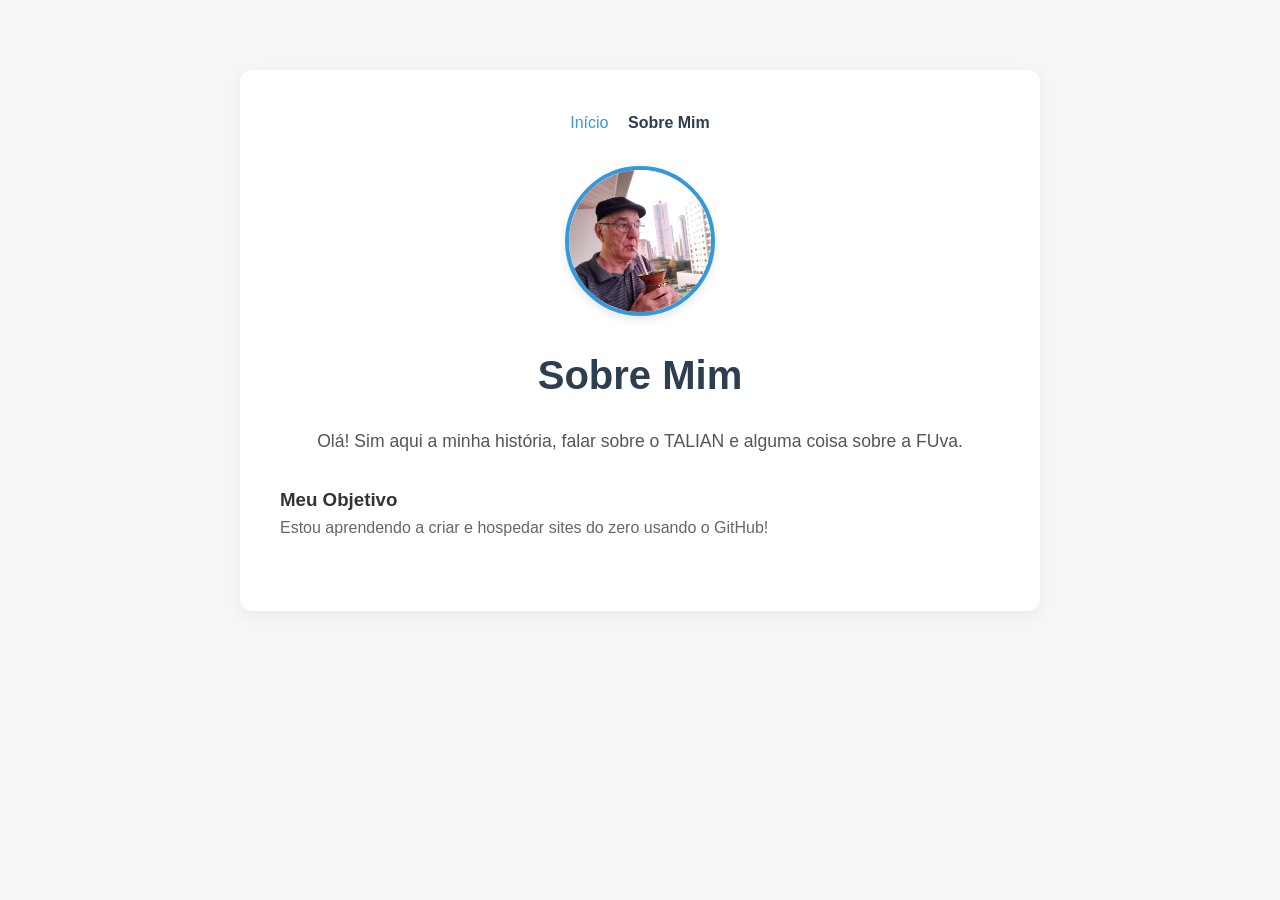
==== sobre.html @ aa44d615 "Update sobre.html" ====
<!DOCTYPE html>
<html lang="pt-BR">
<head>
    <meta charset="UTF-8">
    <meta name="viewport" content="width=device-width, initial-scale=1.0">
    <title>Sobre Mim</title>
    <link rel="stylesheet" href="style.css">
</head>
<body>

    <div class="container">
        <!-- Menu de Navegação -->
        <nav style="margin-bottom: 30px;">
            <a href="index.html" style="margin-right: 15px; color: #3498db; text-decoration: none;">Início</a>
            <a href="sobre.html" style="font-weight: bold; color: #2c3e50; text-decoration: none;">Sobre Mim</a>
        </nav>

        <!-- Sua Imagem de Perfil -->
        <!-- IMPORTANTE: Se o formato da sua foto for .png, mude abaixo de perfil.jpg para perfil.png -->
        <img src="perfil.jpg" alt="Só no XIMA em BC" class="foto-perfil">

        <h1>Sobre Mim</h1>
        <p>Olá! Sim aqui a minha história, falar sobre o TALIAN e alguma coisa sobre a FUva.</p>
        
        <div style="text-align: left; margin-top: 20px;">
            <h3>Meu Objetivo</h3>
            <p style="font-size: 1rem; color: #666;">Estou aprendendo a criar e hospedar sites do zero usando o GitHub!</p>
        </div>
    </div>

</body>
</html>
---- style.css ----
/* Configurações Gerais */
* {
    margin: 0;
    padding: 0;
    box-sizing: border-box;
}

body {
    font-family: 'Segoe UI', Tahoma, Geneva, Verdana, sans-serif;
    background-color: #f4f7f6;
    color: #333;
    line-height: 1.6;
    padding: 20px;
}

/* Container Principal */
.container {
    max-width: 800px;
    margin: 50px auto;
    background: #ffffff;
    padding: 40px;
    border-radius: 12px;
    box-shadow: 0 4px 15px rgba(0, 0, 0, 0.05);
    text-align: center;
}

/* Títulos e Textos */
h1 {
    color: #2c3e50;
    font-size: 2.5rem;
    margin-bottom: 20px;
}

p {
    font-size: 1.1rem;
    color: #555;
    margin-bottom: 30px;
}

/* Botão Customizado */
.btn {
    display: inline-block;
    background-color: #3498db;
    color: #fff;
    padding: 12px 30px;
    text-decoration: none;
    border-radius: 30px;
    font-weight: bold;
    transition: background 0.3s ease;
}

.btn:hover {
    background-color: #2980b9;
}

/* Estilo para a foto de perfil */
.foto-perfil {
    width: 150px;          /* Largura da foto */
    height: 150px;         /* Altura da foto */
    border-radius: 50%;    /* Deixa a foto perfeitamente redonda */
    object-fit: cover;     /* Garante que a imagem não fique distorcida */
    border: 4px solid #3498db; /* Cria uma borda azul bonita ao redor */
    margin-bottom: 20px;
    box-shadow: 0 4px 10px rgba(0, 0, 0, 0.1);
}
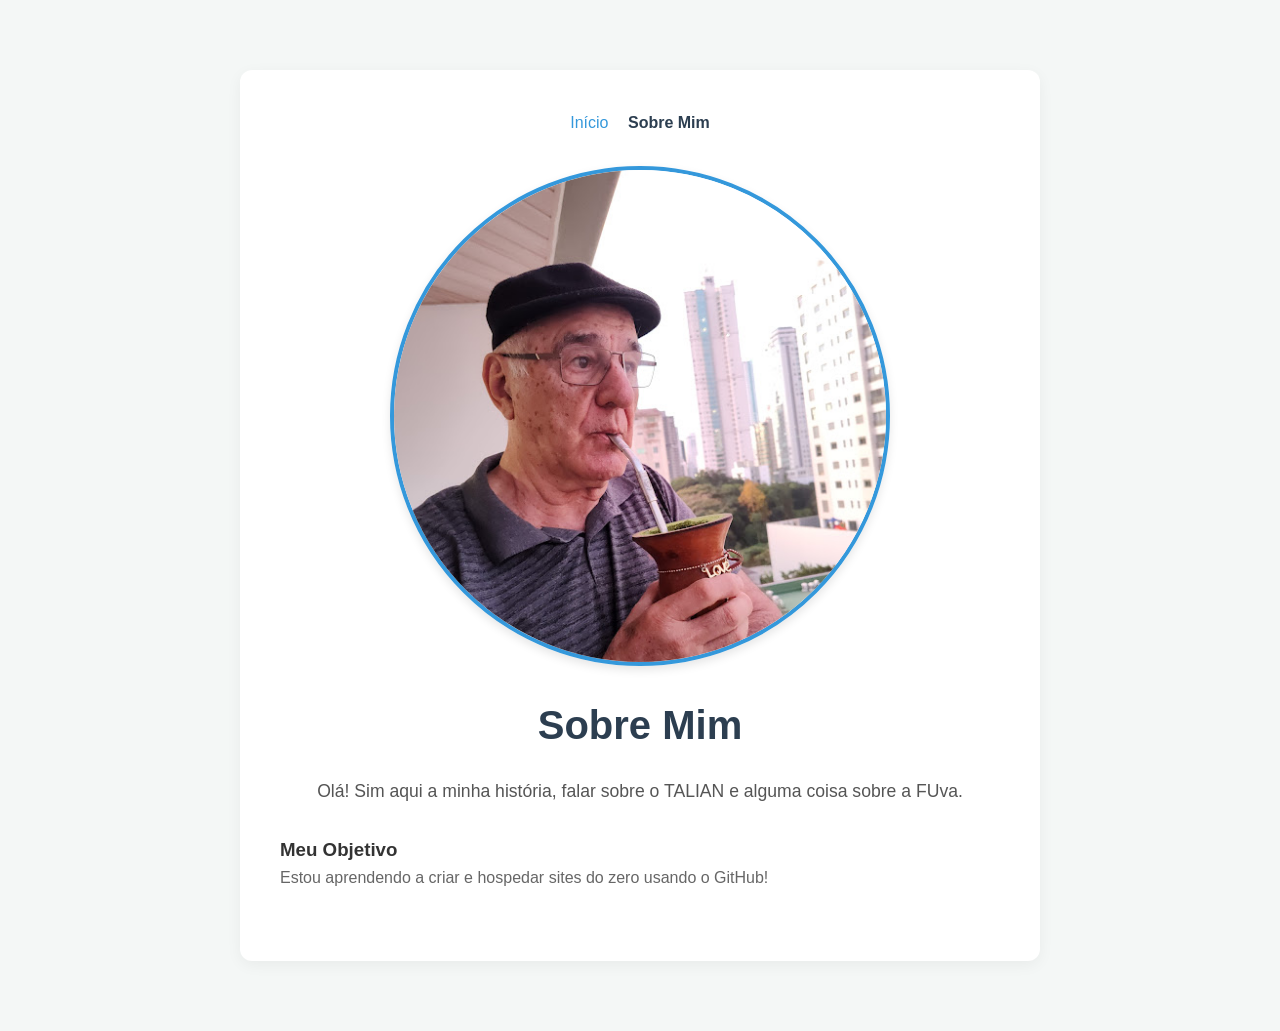
==== commit 84ff2ef7: "Update sobre.html" ====
--- a/sobre.html
+++ b/sobre.html
@@ -4,6 +4,7 @@
     <meta charset="UTF-8">
     <meta name="viewport" content="width=device-width, initial-scale=1.0">
     <title>Sobre Mim</title>
+    <link rel="stylesheet" href="https://cloudflare.com">
     <link rel="stylesheet" href="style.css">
 </head>
 <body>
--- a/style.css
+++ b/style.css
@@ -55,9 +55,9 @@
 
 /* Estilo para a foto de perfil */
 .foto-perfil {
-    width: 150px;          /* Largura da foto */
-    height: 150px;         /* Altura da foto */
-    border-radius: 50%;    /* Deixa a foto perfeitamente redonda */
+    width: 500px;          /* Largura da foto */
+    height: 500px;         /* Altura da foto */
+    border-radius: 70%;    /* Deixa a foto perfeitamente redonda */
     object-fit: cover;     /* Garante que a imagem não fique distorcida */
     border: 4px solid #3498db; /* Cria uma borda azul bonita ao redor */
     margin-bottom: 20px;
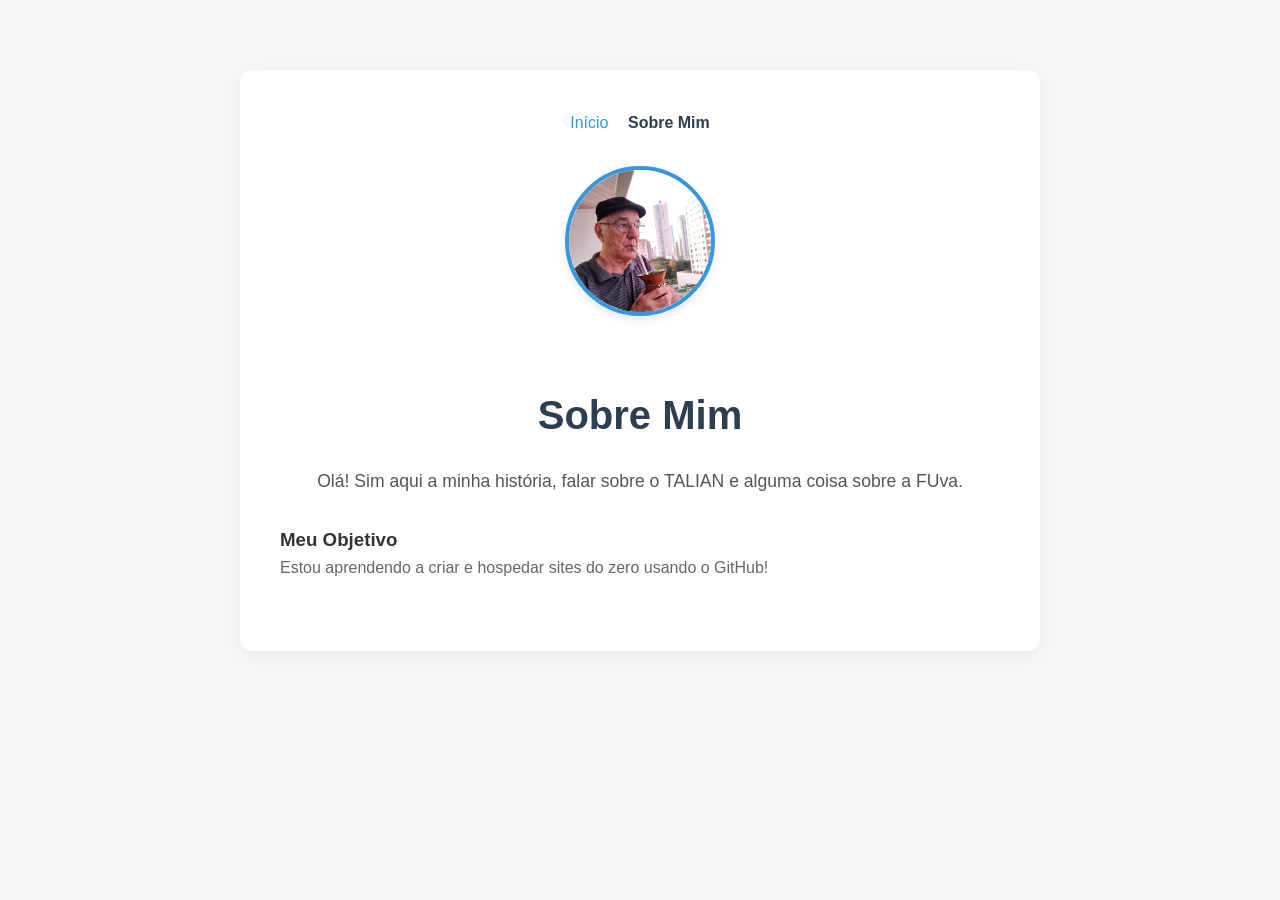
==== commit 839410d5: "Update sobre.html" ====
--- a/sobre.html
+++ b/sobre.html
@@ -20,6 +20,15 @@
         <!-- IMPORTANTE: Se o formato da sua foto for .png, mude abaixo de perfil.jpg para perfil.png -->
         <img src="perfil.jpg" alt="Só no XIMA em BC" class="foto-perfil">
 
+        <!-- Seção de Redes Sociais -->
+        <div class="redes-sociais">
+            <!-- Substitua o # pelo link do seu perfil real -->
+            <a href="#" target="_blank" class="icone-social github"><i class="fab fa-github"></i></a>
+            <a href="#" target="_blank" class="icone-social linkedin"><i class="fab fa-linkedin"></i></a>
+            <a href="#" target="_blank" class="icone-social instagram"><i class="fab fa-instagram"></i></a>
+            <a href="#" target="_blank" class="icone-social whatsapp"><i class="fab fa-whatsapp"></i></a>
+        </div>
+
         <h1>Sobre Mim</h1>
         <p>Olá! Sim aqui a minha história, falar sobre o TALIAN e alguma coisa sobre a FUva.</p>
         
--- a/style.css
+++ b/style.css
@@ -53,10 +53,36 @@
     background-color: #2980b9;
 }
 
+/* Seção de Redes Sociais */
+.redes-sociais {
+    margin: 20px 0;
+    display: flex;
+    justify-content: center;
+    gap: 15px;
+}
+.icone-social {
+    font-size: 1.8rem;
+    text-decoration: none;
+    transition: transform 0.3s ease, color 0.3s ease;
+    color: #7f8c8d;
+}
+.icone-social:hover {
+    transform: translateY(-3px);
+}
+/* Cores no Hover */
+.icone-social.github:hover { color: #333333; }
+.icone-social.linkedin:hover { color: #0077b5; }
+.icone-social.instagram:hover { color: #e1306c; }
+.icone-social.whatsapp:hover { color: #25d366; }
+.icone-social.email:hover { color: #ea4335; }
+.icone-social.youtube:hover { color: #ff0000; }
+
+
+
 /* Estilo para a foto de perfil */
 .foto-perfil {
-    width: 500px;          /* Largura da foto */
-    height: 500px;         /* Altura da foto */
+    width: 150px;          /* Largura da foto */
+    height: 150px;         /* Altura da foto */
     border-radius: 70%;    /* Deixa a foto perfeitamente redonda */
     object-fit: cover;     /* Garante que a imagem não fique distorcida */
     border: 4px solid #3498db; /* Cria uma borda azul bonita ao redor */
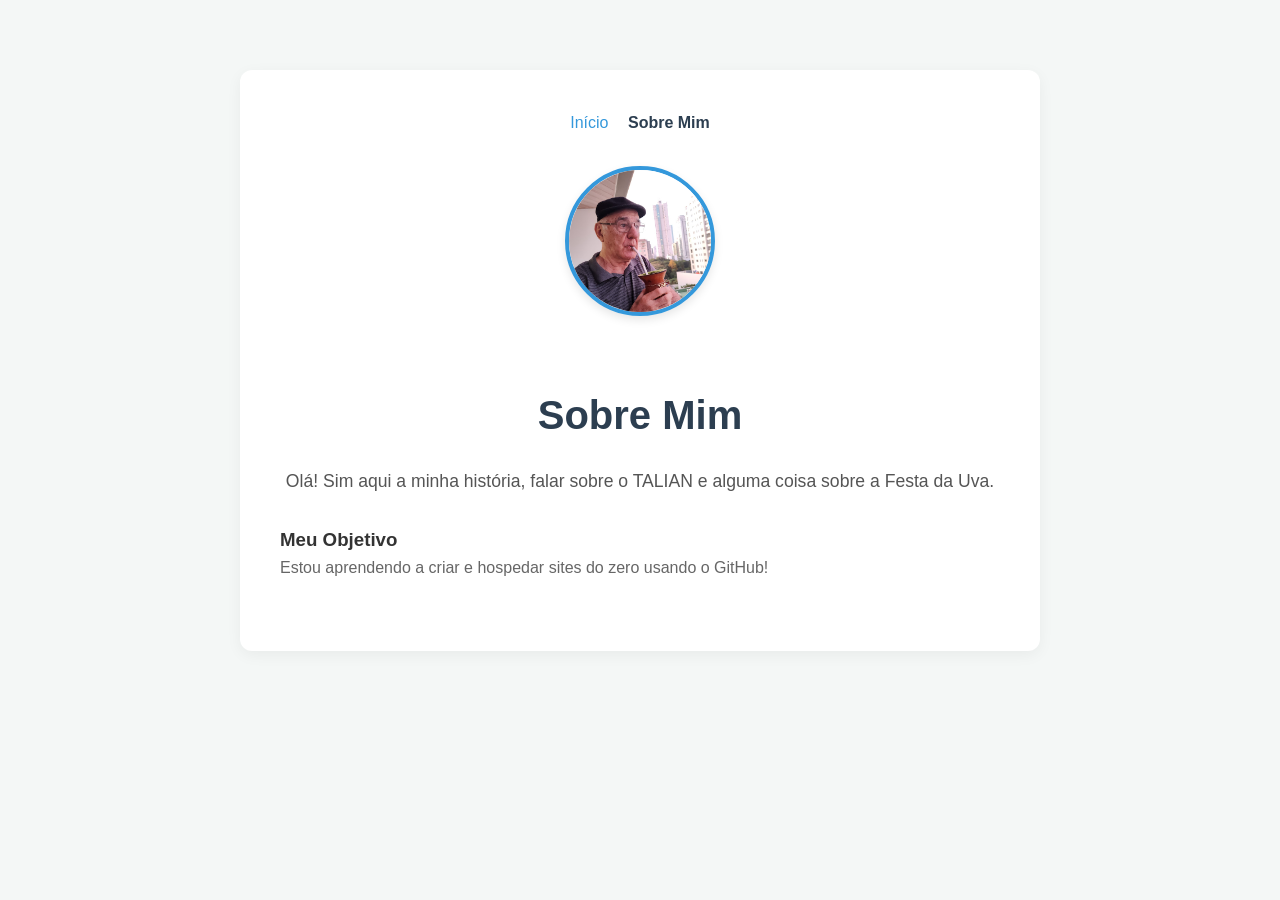
==== commit a6dde49a: "Update sobre.html" ====
--- a/sobre.html
+++ b/sobre.html
@@ -30,7 +30,7 @@
         </div>
 
         <h1>Sobre Mim</h1>
-        <p>Olá! Sim aqui a minha história, falar sobre o TALIAN e alguma coisa sobre a FUva.</p>
+        <p>Olá! Sim aqui a minha história, falar sobre o TALIAN e alguma coisa sobre a Festa da Uva.</p>
         
         <div style="text-align: left; margin-top: 20px;">
             <h3>Meu Objetivo</h3>
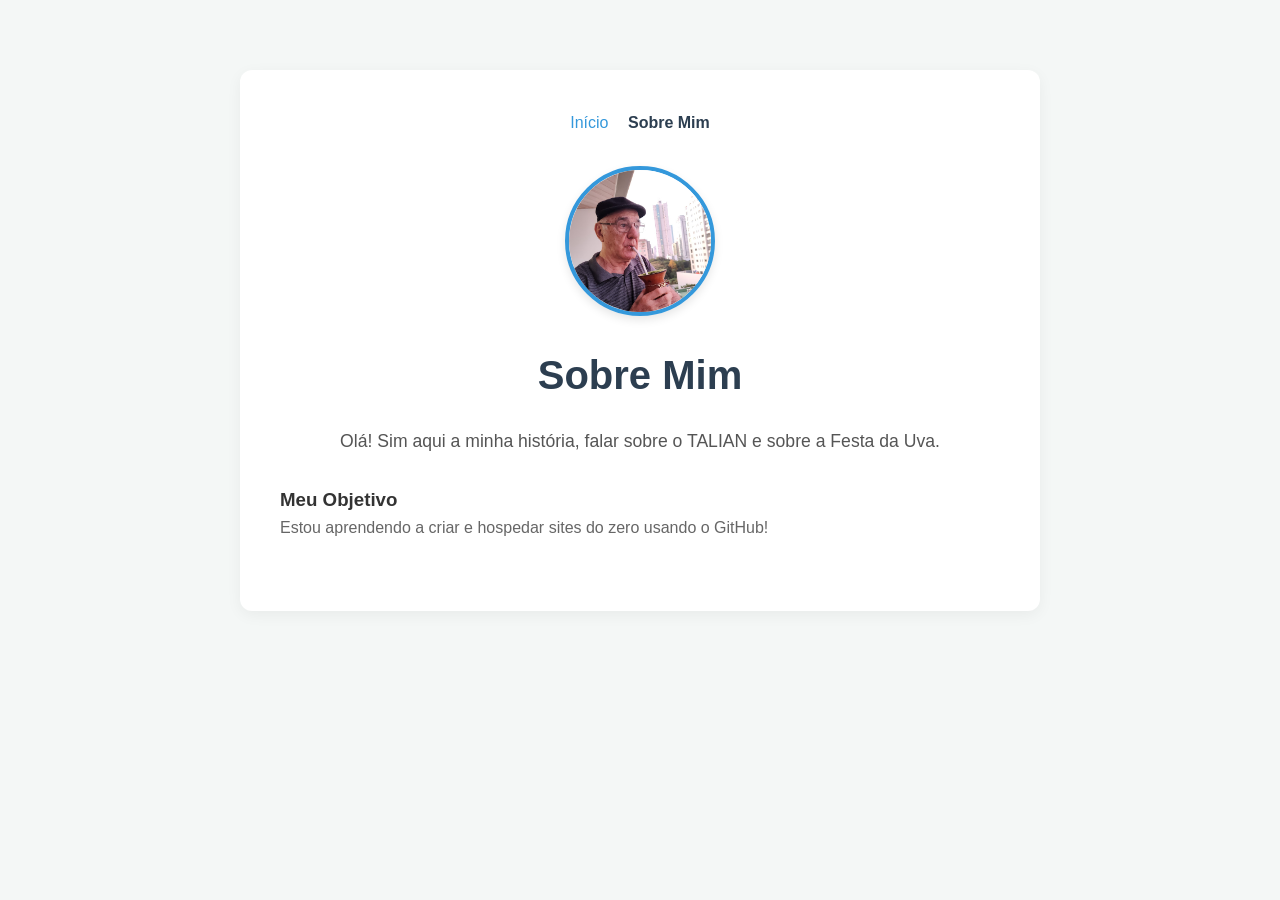
==== commit 08a4b4ba: "Update sobre.html" ====
--- a/sobre.html
+++ b/sobre.html
@@ -30,7 +30,7 @@
         </div>
 
         <h1>Sobre Mim</h1>
-        <p>Olá! Sim aqui a minha história, falar sobre o TALIAN e alguma coisa sobre a Festa da Uva.</p>
+        <p>Olá! Sim aqui a minha história, falar sobre o TALIAN e sobre a Festa da Uva.</p>
         
         <div style="text-align: left; margin-top: 20px;">
             <h3>Meu Objetivo</h3>
--- a/style.css
+++ b/style.css
@@ -53,31 +53,6 @@
     background-color: #2980b9;
 }
 
-/* Seção de Redes Sociais */
-.redes-sociais {
-    margin: 20px 0;
-    display: flex;
-    justify-content: center;
-    gap: 15px;
-}
-.icone-social {
-    font-size: 1.8rem;
-    text-decoration: none;
-    transition: transform 0.3s ease, color 0.3s ease;
-    color: #7f8c8d;
-}
-.icone-social:hover {
-    transform: translateY(-3px);
-}
-/* Cores no Hover */
-.icone-social.github:hover { color: #333333; }
-.icone-social.linkedin:hover { color: #0077b5; }
-.icone-social.instagram:hover { color: #e1306c; }
-.icone-social.whatsapp:hover { color: #25d366; }
-.icone-social.email:hover { color: #ea4335; }
-.icone-social.youtube:hover { color: #ff0000; }
-
-
 
 /* Estilo para a foto de perfil */
 .foto-perfil {
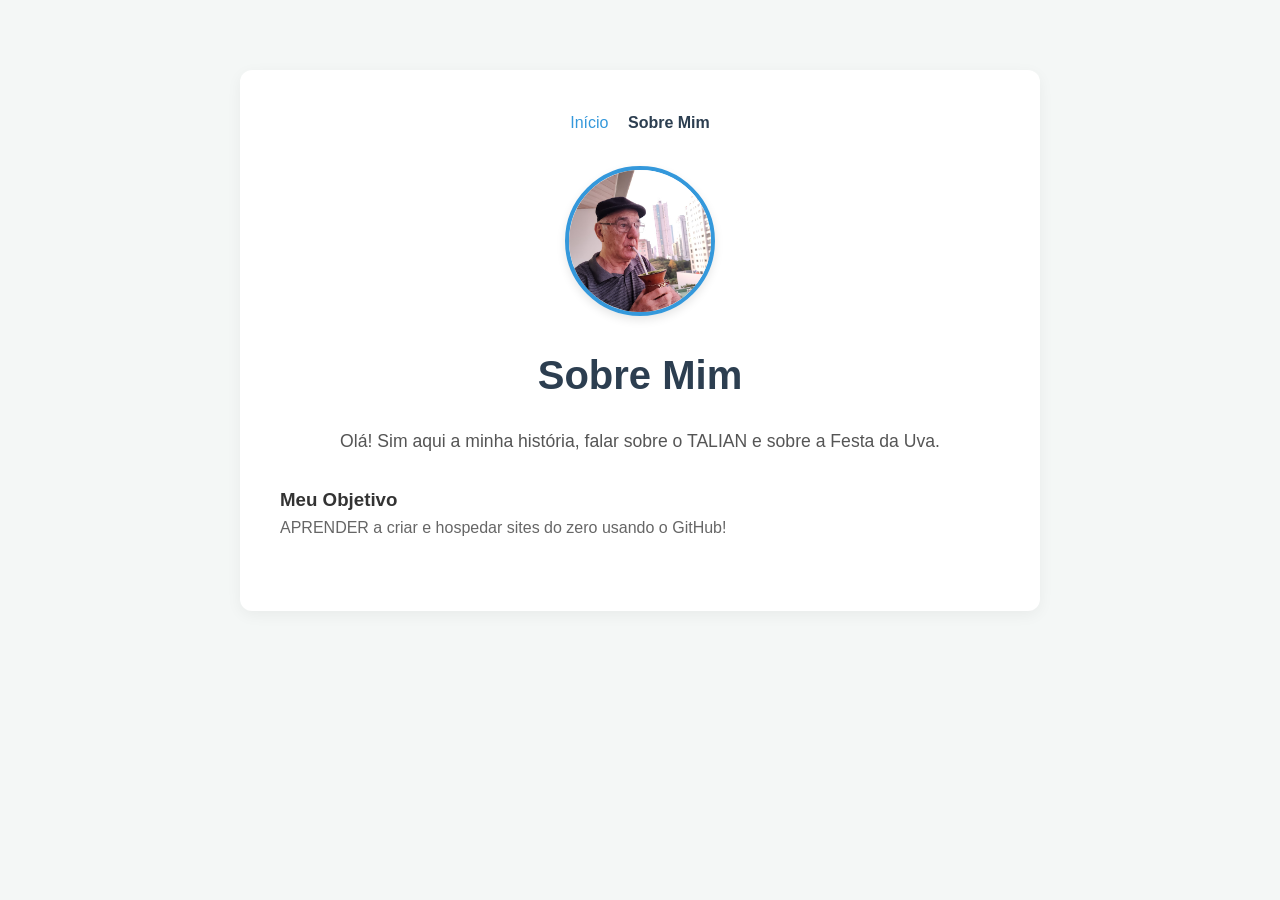
==== commit 2d569920: "Update sobre.html" ====
--- a/sobre.html
+++ b/sobre.html
@@ -34,7 +34,7 @@
         
         <div style="text-align: left; margin-top: 20px;">
             <h3>Meu Objetivo</h3>
-            <p style="font-size: 1rem; color: #666;">Estou aprendendo a criar e hospedar sites do zero usando o GitHub!</p>
+            <p style="font-size: 1rem; color: #666;">APRENDER a criar e hospedar sites do zero usando o GitHub!</p>
         </div>
     </div>
 
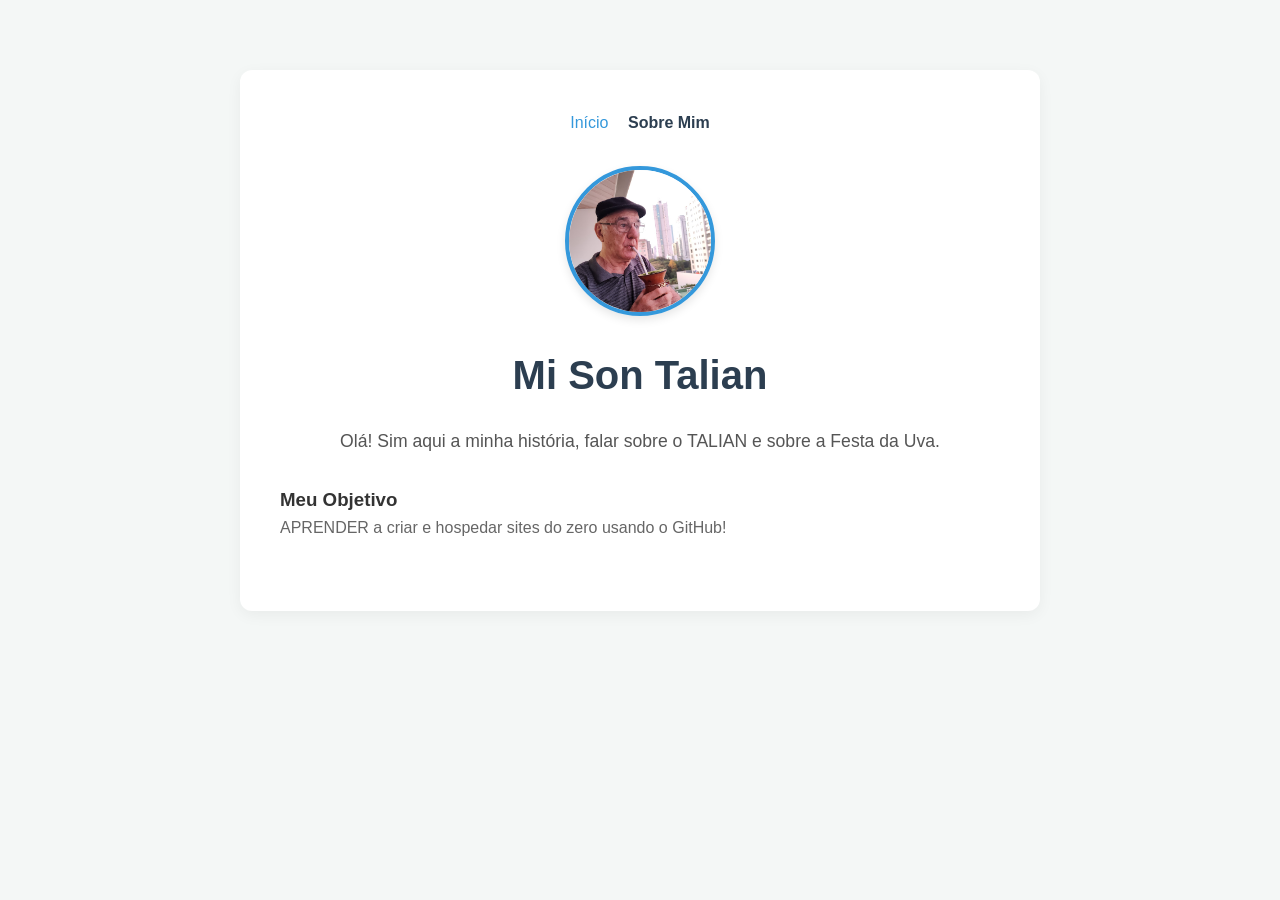
==== commit a99071aa: "Update sobre.html" ====
--- a/sobre.html
+++ b/sobre.html
@@ -29,7 +29,7 @@
             <a href="#" target="_blank" class="icone-social whatsapp"><i class="fab fa-whatsapp"></i></a>
         </div>
 
-        <h1>Sobre Mim</h1>
+        <h1>Mi Son Talian</h1>
         <p>Olá! Sim aqui a minha história, falar sobre o TALIAN e sobre a Festa da Uva.</p>
         
         <div style="text-align: left; margin-top: 20px;">
